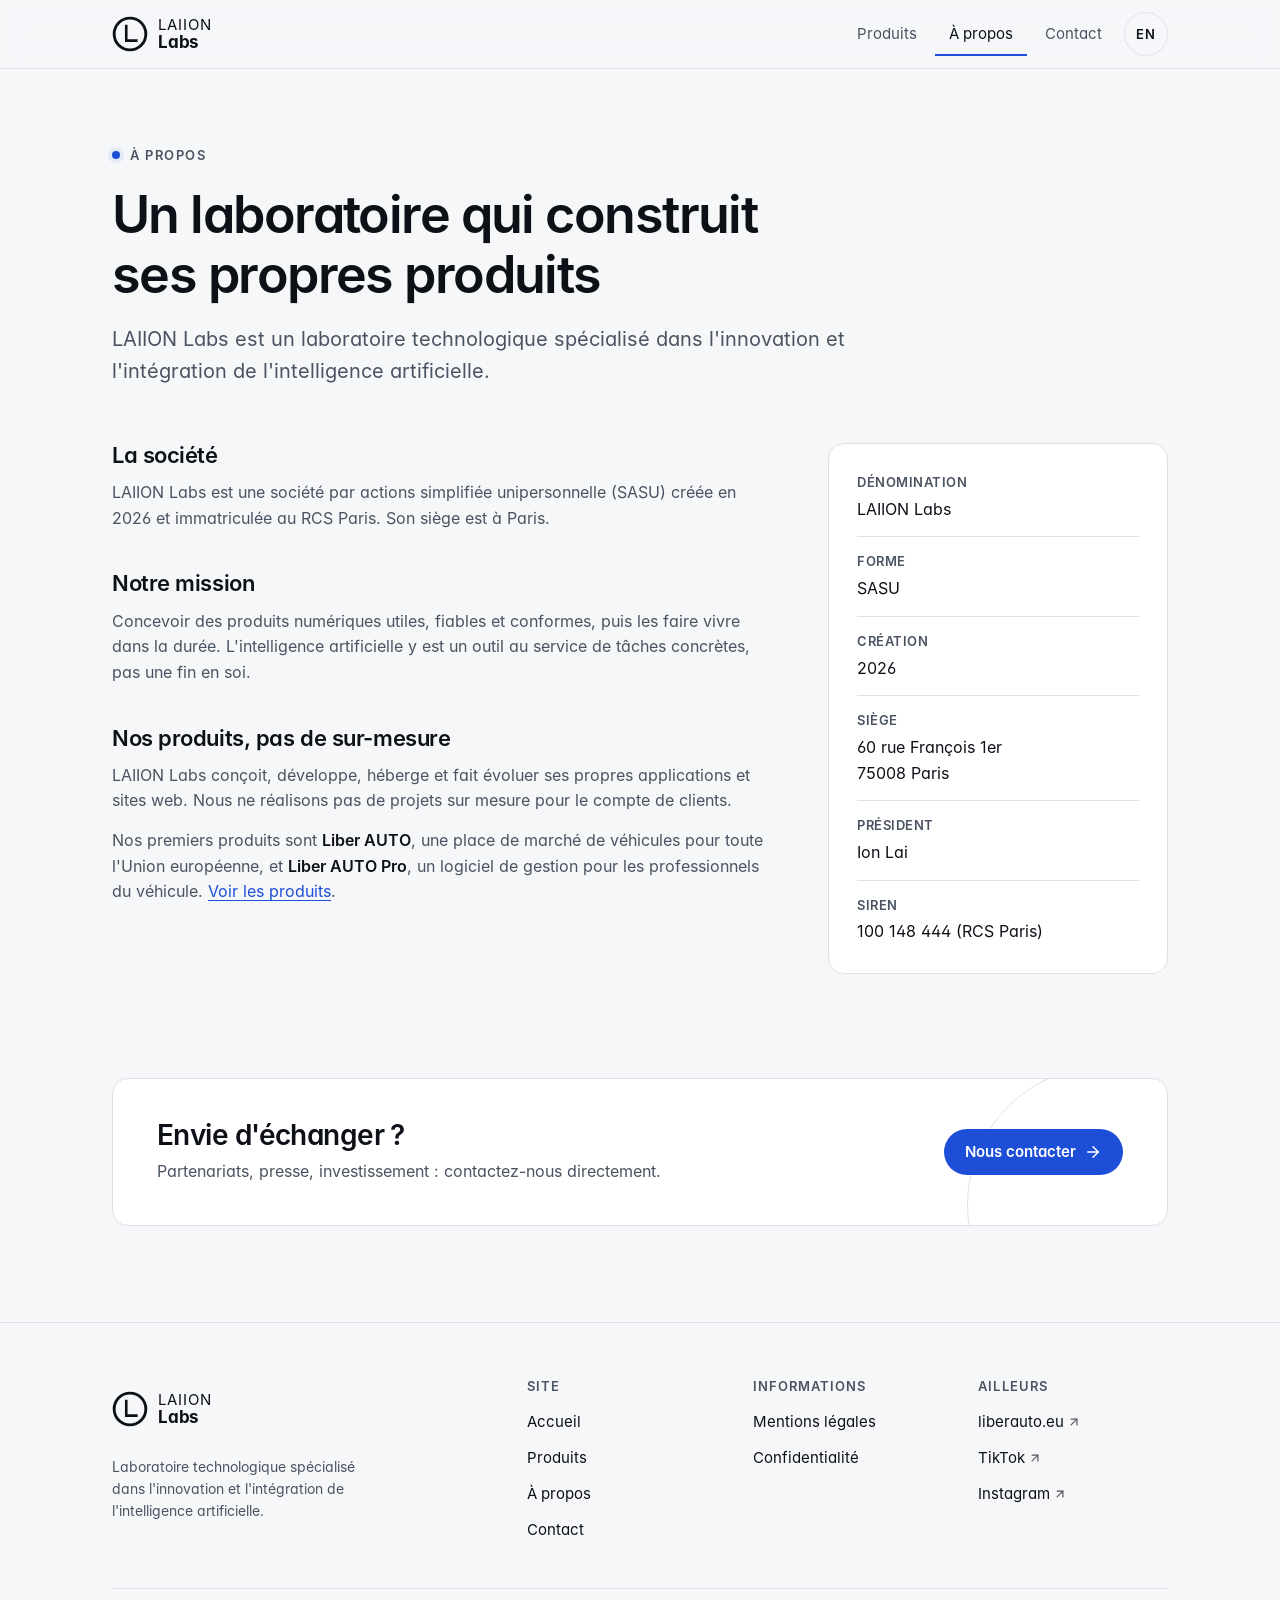
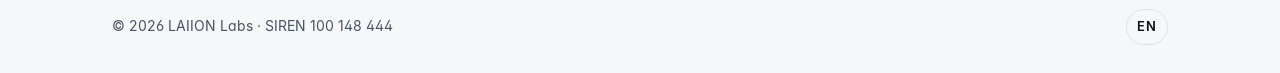
==== a-propos.html @ 4909dd3a "Add files via upload" ====
<!doctype html>
<html lang="fr">
<head>
  <meta charset="utf-8">
  <meta name="viewport" content="width=device-width, initial-scale=1">
  <title>À propos — LAIION Labs</title>
  <meta name="description" content="LAIION Labs, SASU immatriculée au RCS de Paris, est un laboratoire technologique qui conçoit et exploite ses propres produits numériques.">
  <link rel="canonical" href="https://laiionlabs.com/a-propos.html">
  <link rel="alternate" hreflang="fr" href="https://laiionlabs.com/a-propos.html">
  <link rel="alternate" hreflang="en" href="https://laiionlabs.com/en/about.html">
  <link rel="alternate" hreflang="x-default" href="https://laiionlabs.com/a-propos.html">
  <meta name="color-scheme" content="light dark">
  <meta name="theme-color" content="#f6f7f9" media="(prefers-color-scheme: light)">
  <meta name="theme-color" content="#0b0e12" media="(prefers-color-scheme: dark)">
  <meta property="og:type" content="website">
  <meta property="og:site_name" content="LAIION Labs">
  <meta property="og:title" content="À propos — LAIION Labs">
  <meta property="og:description" content="LAIION Labs, SASU immatriculée au RCS de Paris, est un laboratoire technologique qui conçoit et exploite ses propres produits numériques.">
  <meta property="og:url" content="https://laiionlabs.com/a-propos.html">
  <meta property="og:image" content="https://laiionlabs.com/assets/img/og-image.png">
  <meta property="og:image:width" content="1200">
  <meta property="og:image:height" content="630">
  <meta property="og:image:alt" content="LAIION Labs">
  <meta property="og:locale" content="fr_FR">
  <meta property="og:locale:alternate" content="en_US">
  <meta name="twitter:card" content="summary_large_image">
  <link rel="icon" href="assets/img/favicon.svg" type="image/svg+xml">
  <link rel="icon" href="assets/img/favicon-32.png" sizes="32x32" type="image/png">
  <link rel="apple-touch-icon" href="assets/img/apple-touch-icon.png">
  <link rel="preload" href="assets/fonts/inter-400.woff" as="font" type="font/woff" crossorigin>
  <link rel="stylesheet" href="assets/css/style.css">
  <script type="application/ld+json">{"@context":"https://schema.org","@type":"Organization","name":"LAIION Labs","legalName":"LAIION Labs","url":"https://laiionlabs.com/","logo":"https://laiionlabs.com/assets/img/logo-512.png","email":"contact@laiionlabs.com","telephone":"+33961003296","foundingDate":"2026","address":{"@type":"PostalAddress","streetAddress":"60 rue François 1er","postalCode":"75008","addressLocality":"Paris","addressCountry":"FR"},"identifier":[{"@type":"PropertyValue","propertyID":"SIREN","value":"100148444"},{"@type":"PropertyValue","propertyID":"SIRET","value":"10014844400019"}],"vatID":"FR66100148444","founder":{"@type":"Person","name":"Ion Lai"},"sameAs":["https://liberauto.eu","https://www.tiktok.com/@laiion.labs","https://www.instagram.com/laiion_labs/"]}</script>
</head>
<body>
  <a class="skip" href="#main">Aller au contenu</a>
  <header class="site-header">
    <div class="container site-header__inner">
      <a class="brand" href="index.html" aria-label="Accueil LAIION Labs">
        <svg class="brand__mark" viewBox="0 0 100 100" width="36" height="36" aria-hidden="true" focusable="false"><circle cx="50" cy="50" r="44" fill="none" stroke="currentColor" stroke-width="8"/><path d="M39.6 24V68.4H71.2" fill="none" stroke="currentColor" stroke-width="7.2"/></svg>
        <span class="brand__text" aria-hidden="true"><span class="brand__top">LAIION</span><span class="brand__bottom">Labs</span></span>
      </a>
      <nav class="nav" aria-label="Navigation principale">
        <ul class="nav__list"><li><a href="produits.html">Produits</a></li><li><a href="a-propos.html" aria-current="page">À propos</a></li><li><a href="contact.html">Contact</a></li></ul>
        <a class="lang-switch" href="en/about.html" hreflang="en" lang="en" data-setlang="en"><span class="sr-only">English</span><span aria-hidden="true">EN</span></a>
        <details class="nav__mobile">
          <summary aria-label="Menu"><svg class="icon" viewBox="0 0 24 24" width="20" height="20" fill="none" stroke="currentColor" stroke-width="2" stroke-linecap="round" stroke-linejoin="round" aria-hidden="true" focusable="false"><path d="M4 6h16"/><path d="M4 12h16"/><path d="M4 18h16"/></svg><svg class="icon" viewBox="0 0 24 24" width="20" height="20" fill="none" stroke="currentColor" stroke-width="2" stroke-linecap="round" stroke-linejoin="round" aria-hidden="true" focusable="false"><path d="M18 6 6 18"/><path d="m6 6 12 12"/></svg></summary>
          <div class="nav__panel">
            <ul><li><a href="produits.html">Produits</a></li><li><a href="a-propos.html" aria-current="page">À propos</a></li><li><a href="contact.html">Contact</a></li></ul>
          </div>
        </details>
      </nav>
    </div>
  </header>

  <main id="main">

  <section class="page-head">
    <div class="container">
      <p class="eyebrow">À propos</p>
      <h1>Un laboratoire qui construit ses propres produits</h1>
      <p class="lead">LAIION Labs est un laboratoire technologique spécialisé dans l'innovation et l'intégration de l'intelligence artificielle.</p>
    </div>
  </section>

  <section class="section section--first">
    <div class="container about">
      <div class="prose">
        <h2>La société</h2>
        <p>LAIION Labs est une société par actions simplifiée unipersonnelle (SASU) créée en 2026 et immatriculée au RCS Paris. Son siège est à Paris.</p>
        <h2>Notre mission</h2>
        <p>Concevoir des produits numériques utiles, fiables et conformes, puis les faire vivre dans la durée. L'intelligence artificielle y est un outil au service de tâches concrètes, pas une fin en soi.</p>
        <h2>Nos produits, pas de sur-mesure</h2>
        <p>LAIION Labs conçoit, développe, héberge et fait évoluer ses propres applications et sites web. Nous ne réalisons pas de projets sur mesure pour le compte de clients.</p>
        <p>Nos premiers produits sont <strong>Liber AUTO</strong>, une place de marché de véhicules pour toute l'Union européenne, et <strong>Liber AUTO Pro</strong>, un logiciel de gestion pour les professionnels du véhicule. <a href="produits.html">Voir les produits</a>.</p>
      </div>
      <aside class="card facts" aria-label="Informations clés">
        <dl>
          <div><dt>Dénomination</dt><dd>LAIION Labs</dd></div>
          <div><dt>Forme</dt><dd>SASU</dd></div>
          <div><dt>Création</dt><dd>2026</dd></div>
          <div><dt>Siège</dt><dd>60 rue François 1er<br>75008 Paris</dd></div>
          <div><dt>Président</dt><dd>Ion Lai</dd></div>
          <div><dt>SIREN</dt><dd>100 148 444 (RCS Paris)</dd></div>
        </dl>
      </aside>
    </div>
  </section>

  <section class="section section--tight">
    <div class="container">
      <div class="cta">
        <div>
          <h2 class="cta__title">Envie d'échanger&nbsp;?</h2>
          <p class="muted">Partenariats, presse, investissement : contactez-nous directement.</p>
        </div>
        <a class="btn btn--primary" href="contact.html">Nous contacter <svg class="icon" viewBox="0 0 24 24" width="20" height="20" fill="none" stroke="currentColor" stroke-width="2" stroke-linecap="round" stroke-linejoin="round" aria-hidden="true" focusable="false"><path d="M5 12h14"/><path d="m12 5 7 7-7 7"/></svg></a>
      </div>
    </div>
  </section>
  </main>

  <footer class="site-footer">
    <div class="container">
      <div class="site-footer__grid">
        <div class="site-footer__brand">
          <a class="brand" href="index.html" aria-label="Accueil LAIION Labs">
            <svg class="brand__mark" viewBox="0 0 100 100" width="36" height="36" aria-hidden="true" focusable="false"><circle cx="50" cy="50" r="44" fill="none" stroke="currentColor" stroke-width="8"/><path d="M39.6 24V68.4H71.2" fill="none" stroke="currentColor" stroke-width="7.2"/></svg>
            <span class="brand__text" aria-hidden="true"><span class="brand__top">LAIION</span><span class="brand__bottom">Labs</span></span>
          </a>
          <p class="muted small">Laboratoire technologique spécialisé dans l'innovation et l'intégration de l'intelligence artificielle.</p>
        </div>
        <div>
          <h2 class="site-footer__title">Site</h2>
          <ul>
            <li><a href="index.html">Accueil</a></li>
            <li><a href="produits.html">Produits</a></li>
            <li><a href="a-propos.html">À propos</a></li>
            <li><a href="contact.html">Contact</a></li>
          </ul>
        </div>
        <div>
          <h2 class="site-footer__title">Informations</h2>
          <ul>
            <li><a href="mentions-legales.html">Mentions légales</a></li>
            <li><a href="confidentialite.html">Confidentialité</a></li>
          </ul>
        </div>
        <div>
          <h2 class="site-footer__title">Ailleurs</h2>
          <ul>
            <li><a href="https://liberauto.eu" target="_blank" rel="noopener">liberauto.eu<span class="sr-only"> (nouvel onglet)</span><svg class="icon" viewBox="0 0 24 24" width="20" height="20" fill="none" stroke="currentColor" stroke-width="2" stroke-linecap="round" stroke-linejoin="round" aria-hidden="true" focusable="false"><path d="M7 7h10v10"/><path d="M7 17 17 7"/></svg></a></li>
            <li><a href="https://www.tiktok.com/@laiion.labs" target="_blank" rel="noopener">TikTok<span class="sr-only"> (nouvel onglet)</span><svg class="icon" viewBox="0 0 24 24" width="20" height="20" fill="none" stroke="currentColor" stroke-width="2" stroke-linecap="round" stroke-linejoin="round" aria-hidden="true" focusable="false"><path d="M7 7h10v10"/><path d="M7 17 17 7"/></svg></a></li>
            <li><a href="https://www.instagram.com/laiion_labs/" target="_blank" rel="noopener">Instagram<span class="sr-only"> (nouvel onglet)</span><svg class="icon" viewBox="0 0 24 24" width="20" height="20" fill="none" stroke="currentColor" stroke-width="2" stroke-linecap="round" stroke-linejoin="round" aria-hidden="true" focusable="false"><path d="M7 7h10v10"/><path d="M7 17 17 7"/></svg></a></li>
          </ul>
        </div>
      </div>
      <div class="site-footer__bottom">
        <p class="small">© 2026 LAIION Labs · SIREN 100 148 444</p>
        <a class="lang-switch lang-switch--footer" href="en/about.html" hreflang="en" lang="en" data-setlang="en"><span class="sr-only">English</span><span aria-hidden="true">EN</span></a>
      </div>
    </div>
  </footer>
  <script>document.querySelectorAll("[data-setlang]").forEach(function(a){a.addEventListener("click",function(){try{localStorage.setItem("lang",a.getAttribute("data-setlang"))}catch(e){}})});</script>
</body>
</html>
---- assets/css/style.css ----
/* =====================================================================
   LAIION Labs — feuille de style
   Couleurs : modifiez les variables ci-dessous (mode clair puis sombre).
   ===================================================================== */

@font-face { font-family: "Inter"; font-style: normal; font-weight: 300; font-display: swap; src: url("../fonts/inter-300.woff") format("woff"); }
@font-face { font-family: "Inter"; font-style: normal; font-weight: 400; font-display: swap; src: url("../fonts/inter-400.woff") format("woff"); }
@font-face { font-family: "Inter"; font-style: normal; font-weight: 600; font-display: swap; src: url("../fonts/inter-600.woff") format("woff"); }
@font-face { font-family: "Inter"; font-style: normal; font-weight: 700; font-display: swap; src: url("../fonts/inter-700.woff") format("woff"); }

:root {
  --bg: #f6f7f9;
  --bg-alt: #eef0f3;
  --surface: #ffffff;
  --text: #0d1117;
  --muted: #4a5361;
  --border: #dde1e7;
  --border-strong: #c7cdd6;
  --accent: #1d4ed8;
  --accent-hover: #1e40af;
  --on-accent: #ffffff;
  --accent-soft: rgba(29, 78, 216, 0.08);
  --sk: #e3e7ec;
  --sk-soft: #eef1f4;
  --grid-line: rgba(13, 17, 23, 0.05);
  --shadow: 0 1px 2px rgba(13, 17, 23, 0.04), 0 8px 24px -12px rgba(13, 17, 23, 0.12);

  --radius: 16px;
  --radius-sm: 10px;
  --header-h: 68px;
  --ease: cubic-bezier(0.2, 0, 0, 1);
  color-scheme: light;
}

@media (prefers-color-scheme: dark) {
  :root {
    --bg: #0b0e12;
    --bg-alt: #0f1318;
    --surface: #12171d;
    --text: #e8ebef;
    --muted: #9ba5b3;
    --border: #222a33;
    --border-strong: #303a46;
    --accent: #7aa2ff;
    --accent-hover: #9cbaff;
    --on-accent: #0b0e12;
    --accent-soft: rgba(122, 162, 255, 0.1);
    --sk: #1f2730;
    --sk-soft: #182028;
    --grid-line: rgba(232, 235, 239, 0.045);
    --shadow: 0 1px 2px rgba(0, 0, 0, 0.3), 0 12px 32px -16px rgba(0, 0, 0, 0.6);
    color-scheme: dark;
  }
}

/* ---------------------------------------------------------------- base */
*, *::before, *::after { box-sizing: border-box; }
html { -webkit-text-size-adjust: 100%; scroll-padding-top: calc(var(--header-h) + 16px); }
body {
  margin: 0;
  background: var(--bg);
  color: var(--text);
  font-family: "Inter", ui-sans-serif, system-ui, -apple-system, "Segoe UI", Roboto, sans-serif;
  font-size: 1rem;
  line-height: 1.6;
  font-feature-settings: "cv11", "ss01";
  -webkit-font-smoothing: antialiased;
  -moz-osx-font-smoothing: grayscale;
  overflow-x: hidden;
}
img, svg { display: block; max-width: 100%; }
h1, h2, h3 { margin: 0; line-height: 1.15; letter-spacing: -0.02em; font-weight: 600; text-wrap: balance; }
p { margin: 0; text-wrap: pretty; }
a { color: var(--accent); text-decoration-thickness: 1px; text-underline-offset: 3px; }
a:hover { color: var(--accent-hover); }
:focus-visible { outline: 2px solid var(--accent); outline-offset: 3px; border-radius: 6px; }
address { font-style: normal; }
.muted { color: var(--muted); }
.small { font-size: 0.875rem; }
.sr-only { position: absolute; width: 1px; height: 1px; padding: 0; margin: -1px; overflow: hidden; clip: rect(0 0 0 0); white-space: nowrap; border: 0; }
.icon { flex: none; }

.skip {
  position: absolute; left: 16px; top: -100px; z-index: 100;
  background: var(--accent); color: var(--on-accent); padding: 10px 16px; border-radius: var(--radius-sm); font-weight: 600; text-decoration: none;
}
.skip:focus { top: 12px; color: var(--on-accent); }

.container { width: 100%; max-width: 1120px; margin-inline: auto; padding-inline: 16px; }
@media (min-width: 768px) { .container { padding-inline: 32px; } }

/* ---------------------------------------------------------------- marque */
.brand { display: inline-flex; align-items: center; gap: 10px; color: var(--text); text-decoration: none; }
.brand:hover { color: var(--text); }
.brand__mark { width: 36px; height: 36px; }
.brand__text { display: flex; flex-direction: column; line-height: 1; }
.brand__top { font-weight: 400; font-size: 15px; letter-spacing: 0.07em; }
.brand__bottom { font-weight: 700; font-size: 17px; letter-spacing: -0.01em; margin-top: 2px; }

/* ---------------------------------------------------------------- en-tête */
.site-header {
  position: sticky; top: 0; z-index: 50;
  background: color-mix(in srgb, var(--bg) 82%, transparent);
  backdrop-filter: saturate(160%) blur(12px);
  -webkit-backdrop-filter: saturate(160%) blur(12px);
  border-bottom: 1px solid var(--border);
}
.site-header__inner { display: flex; align-items: center; justify-content: space-between; height: var(--header-h); gap: 16px; }
.nav { display: flex; align-items: center; gap: 8px; }
.nav__list { display: none; list-style: none; margin: 0; padding: 0; gap: 4px; }
.nav__list a, .nav__panel a {
  display: inline-flex; align-items: center; min-height: 44px; padding: 0 14px;
  color: var(--muted); text-decoration: none; font-weight: 500; font-size: 0.9375rem; border-radius: var(--radius-sm);
  transition: color 0.18s var(--ease), background-color 0.18s var(--ease);
}
.nav__list a:hover, .nav__panel a:hover { color: var(--text); background: var(--bg-alt); }
.nav__list a[aria-current="page"], .nav__panel a[aria-current="page"] { color: var(--text); }
.nav__list a[aria-current="page"] { box-shadow: inset 0 -2px 0 var(--accent); border-radius: 0; }

.lang-switch {
  display: inline-flex; align-items: center; justify-content: center; min-width: 44px; min-height: 44px; padding: 0 10px;
  border: 1px solid var(--border); border-radius: 999px; color: var(--text); text-decoration: none;
  font-size: 0.8125rem; font-weight: 600; letter-spacing: 0.06em;
  transition: border-color 0.18s var(--ease), background-color 0.18s var(--ease);
}
.lang-switch:hover { color: var(--text); border-color: var(--border-strong); background: var(--surface); }
.lang-switch--footer { min-height: 36px; min-width: 40px; }

.nav__mobile { position: relative; }
.nav__mobile summary {
  list-style: none; display: inline-flex; align-items: center; justify-content: center;
  width: 44px; height: 44px; border-radius: var(--radius-sm); color: var(--text); cursor: pointer; border: 1px solid var(--border);
}
.nav__mobile summary::-webkit-details-marker { display: none; }
.nav__mobile summary .icon:last-child { display: none; }
.nav__mobile[open] summary .icon:first-child { display: none; }
.nav__mobile[open] summary .icon:last-child { display: block; }
.nav__panel {
  position: absolute; right: 0; top: calc(100% + 10px); min-width: 220px;
  background: var(--surface); border: 1px solid var(--border); border-radius: var(--radius); box-shadow: var(--shadow); padding: 8px;
}
.nav__panel ul { list-style: none; margin: 0; padding: 0; }
.nav__panel a { display: flex; width: 100%; color: var(--text); }

@media (min-width: 760px) {
  .nav__list { display: flex; }
  .nav__mobile { display: none; }
}

/* ---------------------------------------------------------------- boutons */
.actions { display: flex; flex-wrap: wrap; gap: 12px; margin-top: 32px; }
.btn {
  display: inline-flex; align-items: center; justify-content: center; gap: 8px;
  min-height: 46px; padding: 0 20px; border-radius: 999px; border: 1px solid transparent;
  font: inherit; font-weight: 600; font-size: 0.9375rem; text-decoration: none; cursor: pointer;
  transition: background-color 0.18s var(--ease), border-color 0.18s var(--ease), transform 0.18s var(--ease);
}
.btn .icon { width: 18px; height: 18px; transition: transform 0.18s var(--ease); }
.btn:hover .icon { transform: translateX(2px); }
.btn--primary { background: var(--accent); color: var(--on-accent); }
.btn--primary:hover { background: var(--accent-hover); color: var(--on-accent); }
.btn--ghost { background: transparent; color: var(--text); border-color: var(--border-strong); }
.btn--ghost:hover { background: var(--surface); color: var(--text); }
.btn:active { transform: translateY(1px); }

.link-arrow { display: inline-flex; align-items: center; gap: 6px; min-height: 44px; font-weight: 600; font-size: 0.9375rem; text-decoration: none; }
.link-arrow .icon { width: 18px; height: 18px; transition: transform 0.18s var(--ease); }
.link-arrow:hover .icon { transform: translateX(3px); }
a[target="_blank"] > .icon { display: inline-block; width: 14px; height: 14px; margin-left: 3px; vertical-align: -1px; opacity: 0.7; }
.btn[target="_blank"] > .icon { width: 16px; height: 16px; margin-left: 0; opacity: 1; }

/* ---------------------------------------------------------------- héros et en-têtes */
.eyebrow {
  display: inline-flex; align-items: center; gap: 10px; margin-bottom: 20px;
  color: var(--muted); font-size: 0.8125rem; font-weight: 600; letter-spacing: 0.12em; text-transform: uppercase;
}
.eyebrow::before { content: ""; width: 8px; height: 8px; border-radius: 50%; background: var(--accent); box-shadow: 0 0 0 4px var(--accent-soft); }

.hero { position: relative; padding: 88px 0 96px; overflow: hidden; isolation: isolate; }
.hero::before {
  content: ""; position: absolute; inset: 0; z-index: -1;
  background-image: linear-gradient(var(--grid-line) 1px, transparent 1px), linear-gradient(90deg, var(--grid-line) 1px, transparent 1px);
  background-size: 48px 48px;
  -webkit-mask-image: radial-gradient(ellipse 70% 70% at 70% 30%, #000 20%, transparent 75%);
  mask-image: radial-gradient(ellipse 70% 70% at 70% 30%, #000 20%, transparent 75%);
}
.hero::after {
  content: ""; position: absolute; z-index: -1; right: -140px; top: -120px; width: 520px; height: 520px; border-radius: 50%;
  border: 1px solid var(--border); box-shadow: inset 0 0 0 64px transparent, 0 0 0 64px transparent;
  background: radial-gradient(circle, var(--accent-soft), transparent 65%);
}
.hero__title { font-size: clamp(2.25rem, 1.4rem + 3.8vw, 4rem); font-weight: 650; letter-spacing: -0.035em; max-width: 17ch; }
.hero__lead { margin-top: 24px; }
.lead { font-size: clamp(1.0625rem, 1rem + 0.35vw, 1.25rem); color: var(--muted); max-width: 62ch; line-height: 1.6; }

.page-head { padding: 72px 0 8px; }
.page-head h1 { font-size: clamp(2rem, 1.4rem + 2.6vw, 3.25rem); letter-spacing: -0.03em; max-width: 20ch; }
.page-head .lead, .page-head > .container > .muted { margin-top: 18px; }

/* ---------------------------------------------------------------- sections */
.section { padding: 80px 0; }
.section--first { padding-top: 48px; }
.section--tight { padding: 24px 0 96px; }
.section--muted { background: var(--bg-alt); border-block: 1px solid var(--border); }
.section__head { max-width: 680px; margin-bottom: 40px; }
.section__head h2 { font-size: clamp(1.75rem, 1.3rem + 1.6vw, 2.5rem); }
.section__head .muted { margin-top: 14px; font-size: 1.0625rem; }

.grid { display: grid; gap: 20px; }
@media (min-width: 820px) { .grid--2 { grid-template-columns: repeat(2, 1fr); gap: 24px; } }
@media (min-width: 700px) { .grid--3 { grid-template-columns: repeat(3, 1fr); } }
@media (min-width: 600px) { .grid--4 { grid-template-columns: repeat(2, 1fr); } }
@media (min-width: 1000px) { .grid--4 { grid-template-columns: repeat(4, 1fr); gap: 24px; } }

.card { background: var(--surface); border: 1px solid var(--border); border-radius: var(--radius); padding: 28px; }

/* cartes produits */
.product-card { display: flex; flex-direction: column; gap: 20px; transition: border-color 0.2s var(--ease), box-shadow 0.2s var(--ease); }
.product-card:hover { border-color: var(--border-strong); box-shadow: var(--shadow); }
.product-card__name { font-size: 1.625rem; margin-top: 14px; }
.product-card__tagline { margin-top: 6px; font-weight: 500; }
.product-card__actions { margin-top: auto; display: flex; flex-wrap: wrap; align-items: center; gap: 8px 20px; padding-top: 8px; }
.tag {
  display: inline-flex; align-items: center; min-height: 26px; padding: 0 10px; border-radius: 999px;
  background: var(--accent-soft); color: var(--accent); font-size: 0.75rem; font-weight: 600; letter-spacing: 0.04em; text-transform: uppercase;
}
.checks { list-style: none; margin: 0; padding: 0; display: grid; gap: 10px; }
.checks li { display: flex; gap: 10px; align-items: flex-start; font-size: 0.9375rem; }
.checks .icon { width: 18px; height: 18px; color: var(--accent); margin-top: 3px; }

/* approche */
.feature h3 { font-size: 1.0625rem; margin: 18px 0 8px; letter-spacing: -0.01em; }
.feature p { font-size: 0.9375rem; }
.feature__icon {
  display: inline-flex; align-items: center; justify-content: center; width: 44px; height: 44px; border-radius: 12px;
  background: var(--surface); border: 1px solid var(--border); color: var(--accent);
}
.feature__icon .icon { width: 20px; height: 20px; }

/* appel à l'action */
.cta {
  display: flex; flex-direction: column; gap: 24px; align-items: flex-start;
  background: var(--surface); border: 1px solid var(--border); border-radius: var(--radius); padding: 32px;
  position: relative; overflow: hidden;
}
.cta::after { content: ""; position: absolute; right: -80px; bottom: -120px; width: 280px; height: 280px; border-radius: 50%; border: 1px solid var(--border); pointer-events: none; }
.cta__title { font-size: clamp(1.375rem, 1.1rem + 1vw, 1.75rem); margin-bottom: 8px; }
.cta .btn { position: relative; z-index: 1; }
@media (min-width: 760px) { .cta { flex-direction: row; align-items: center; justify-content: space-between; padding: 40px 44px; } }

/* ---------------------------------------------------------------- page produits */
.product { scroll-margin-top: var(--header-h); }
.product + .product { border-top: 1px solid var(--border); }
.product__grid { display: grid; gap: 40px; align-items: start; }
.product__text h2 { font-size: clamp(1.875rem, 1.4rem + 1.8vw, 2.75rem); margin-top: 14px; }
.product__text .lead { margin-top: 12px; }
.product__text .btn { margin-top: 32px; }
.specs { margin: 32px 0 0; display: grid; gap: 0; border-top: 1px solid var(--border); }
.specs > div { padding: 16px 0; border-bottom: 1px solid var(--border); display: grid; gap: 4px; }
.specs dt { font-weight: 600; font-size: 0.9375rem; }
.specs dd { margin: 0; color: var(--muted); font-size: 0.9375rem; }
@media (min-width: 600px) { .specs > div { grid-template-columns: 200px 1fr; gap: 16px; } }
.product__media { margin: 0; }
.product__media figcaption { margin-top: 12px; font-size: 0.8125rem; color: var(--muted); text-align: center; }
@media (min-width: 960px) {
  .product__grid { grid-template-columns: 1.05fr 1fr; gap: 64px; }
  .product__media { position: sticky; top: calc(var(--header-h) + 32px); }
  .product--alt .product__media { order: -1; }
}

/* maquettes neutres */
.mock { background: var(--surface); border: 1px solid var(--border); border-radius: var(--radius); overflow: hidden; box-shadow: var(--shadow); }
.mock__bar { display: flex; align-items: center; gap: 6px; padding: 12px 14px; border-bottom: 1px solid var(--border); background: var(--bg-alt); }
.mock__bar i { width: 10px; height: 10px; border-radius: 50%; background: var(--sk); }
.mock__url { flex: 1; height: 18px; margin-left: 12px; border-radius: 999px; background: var(--surface); border: 1px solid var(--border); max-width: 60%; }
.mock__body { padding: 18px; display: grid; gap: 14px; }
.sk { display: block; height: 10px; border-radius: 6px; background: var(--sk); }
.sk--soft { background: var(--sk-soft); height: 8px; }
.sk--pill { height: 22px; border-radius: 999px; background: var(--sk-soft); border: 1px solid var(--border); }
.sk--accent { background: var(--accent); opacity: 0.35; }
.sk--lg { height: 16px; }
.m-search { display: flex; gap: 8px; }
.m-input { flex: 1; height: 38px; border-radius: 10px; border: 1px solid var(--border); background: var(--bg); }
.m-btn { width: 80px; height: 38px; border-radius: 10px; background: var(--accent); opacity: 0.85; }
.m-chips { display: flex; gap: 8px; }
.m-grid { display: grid; grid-template-columns: repeat(3, 1fr); gap: 12px; }
.m-card { display: grid; gap: 8px; padding-bottom: 4px; }
.m-img { display: block; aspect-ratio: 4 / 3; border-radius: 10px; background: linear-gradient(135deg, var(--sk), var(--sk-soft)); }
.mock__body--dash { grid-template-columns: 26% 1fr; gap: 16px; }
.m-side { display: grid; gap: 14px; align-content: start; padding-right: 14px; border-right: 1px solid var(--border); }
.m-main { display: grid; gap: 14px; min-width: 0; }
.m-stats { display: grid; grid-template-columns: repeat(3, 1fr); gap: 10px; }
.m-stat { display: grid; gap: 10px; padding: 12px; border: 1px solid var(--border); border-radius: 10px; }
.m-table { display: grid; border: 1px solid var(--border); border-radius: 10px; }
.m-row { display: flex; align-items: center; gap: 12px; padding: 11px 12px; }
.m-row + .m-row { border-top: 1px solid var(--border); }
.m-row .sk:nth-child(2) { flex: none; }
.m-row .sk:nth-child(3) { margin-left: auto; }
.m-thumb { flex: none; width: 28px; height: 22px; border-radius: 6px; background: var(--sk); }

/* ---------------------------------------------------------------- à propos, textes légaux */
.about { display: grid; gap: 40px; align-items: start; }
@media (min-width: 900px) { .about { grid-template-columns: 1fr 340px; gap: 64px; } }
.prose { max-width: 72ch; }
.prose h2 { font-size: 1.375rem; margin: 40px 0 12px; }
.prose h2:first-child { margin-top: 0; }
.prose p + p { margin-top: 14px; }
.prose p { color: var(--muted); }
.prose strong { color: var(--text); font-weight: 600; }
.facts dl, .kv { margin: 0; display: grid; }
.facts dl > div { padding: 14px 0; border-bottom: 1px solid var(--border); }
.facts dl > div:first-child { padding-top: 0; }
.facts dl > div:last-child { border-bottom: 0; padding-bottom: 0; }
.facts dt, .kv dt { font-size: 0.8125rem; font-weight: 600; letter-spacing: 0.04em; text-transform: uppercase; color: var(--muted); }
.facts dd, .kv dd { margin: 4px 0 0; }
.kv { border: 1px solid var(--border); border-radius: var(--radius); background: var(--surface); }
.kv > div { padding: 14px 20px; }
.kv > div + div { border-top: 1px solid var(--border); }
@media (min-width: 640px) { .kv > div { display: grid; grid-template-columns: 220px 1fr; gap: 16px; align-items: baseline; } .kv dd { margin: 0; } }
.kv dd { overflow-wrap: anywhere; }

/* ---------------------------------------------------------------- contact */
.contact__item { display: flex; flex-direction: column; gap: 6px; color: var(--text); text-decoration: none; transition: border-color 0.2s var(--ease), box-shadow 0.2s var(--ease); }
a.contact__item:hover { color: var(--text); border-color: var(--border-strong); box-shadow: var(--shadow); }
.contact__item .feature__icon { margin-bottom: 14px; background: var(--bg-alt); }
.contact__label { font-size: 0.8125rem; font-weight: 600; letter-spacing: 0.04em; text-transform: uppercase; color: var(--muted); }
.contact__value { font-size: 1.0625rem; font-weight: 600; overflow-wrap: anywhere; }
.notes { margin-top: 40px; display: grid; gap: 10px; }

/* ---------------------------------------------------------------- pied de page */
.site-footer { border-top: 1px solid var(--border); padding: 56px 0 28px; background: var(--bg); }
.site-footer__grid { display: grid; gap: 36px; grid-template-columns: 1fr 1fr; }
.site-footer__brand { grid-column: 1 / -1; display: grid; gap: 16px; max-width: 34ch; }
@media (min-width: 820px) { .site-footer__grid { grid-template-columns: 2fr 1fr 1fr 1fr; } .site-footer__brand { grid-column: auto; } }
.site-footer__title { font-size: 0.8125rem; font-weight: 600; letter-spacing: 0.08em; text-transform: uppercase; color: var(--muted); margin-bottom: 10px; }
.site-footer ul { list-style: none; margin: 0; padding: 0; }
.site-footer li a { display: inline-flex; align-items: center; min-height: 36px; color: var(--text); text-decoration: none; font-size: 0.9375rem; }
.site-footer li a:hover { color: var(--accent); }
.site-footer__bottom { margin-top: 40px; padding-top: 20px; border-top: 1px solid var(--border); display: flex; flex-wrap: wrap; align-items: center; justify-content: space-between; gap: 12px; color: var(--muted); }

/* ---------------------------------------------------------------- 404 */
.notfound { min-height: 100vh; display: flex; align-items: center; padding: 64px 0; }
.notfound .brand { margin-bottom: 48px; }
.notfound__code { font-size: clamp(4rem, 3rem + 6vw, 7rem); font-weight: 300; letter-spacing: -0.04em; line-height: 1; color: var(--muted); margin-bottom: 16px; }
.notfound h1 { font-size: clamp(1.75rem, 1.4rem + 1.5vw, 2.5rem); margin-bottom: 10px; }
.notfound h2 { font-size: 1.375rem; margin-bottom: 8px; }
.notfound hr { border: 0; border-top: 1px solid var(--border); margin: 48px 0 32px; max-width: 480px; }
.notfound .actions { margin-top: 24px; }

/* ---------------------------------------------------------------- mouvement réduit */
@media (prefers-reduced-motion: reduce) {
  *, *::before, *::after { transition: none !important; animation: none !important; scroll-behavior: auto !important; }
}

/* ---------------------------------------------------------------- captures dans des téléphones */
.phones { position: relative; display: grid; grid-template-columns: 1fr 1.18fr 1fr; align-items: center; padding: 8px 0 4px; isolation: isolate; }
.phones::before {
  content: ""; position: absolute; z-index: -1; left: 50%; top: 50%; width: 92%; aspect-ratio: 1; max-width: 100%; transform: translate(-50%, -50%);
  border-radius: 50%; border: 1px solid var(--border); background: radial-gradient(circle, var(--accent-soft), transparent 68%);
}
.phone {
  position: relative; border-radius: 26px; padding: 6px; background: #0d1014;
  box-shadow: 0 0 0 1px var(--border-strong), 0 24px 48px -24px rgba(13, 17, 23, 0.45);
}
.phone img { display: block; width: 100%; height: auto; border-radius: 20px; }
.phone::before { content: ""; position: absolute; z-index: 1; top: 12px; left: 50%; width: 22%; height: 5px; border-radius: 99px; background: rgba(255, 255, 255, 0.18); transform: translateX(-50%); }
.phone--0 { transform: translate(14%, 6%) rotate(-4deg); z-index: 0; }
.phone--1 { z-index: 2; }
.phone--2 { transform: translate(-14%, 6%) rotate(4deg); z-index: 1; }
@media (min-width: 960px) {
  .product__media--phones { position: static; }
}
@media (prefers-color-scheme: dark) {
  :root .phone { background: #000; box-shadow: 0 0 0 1px var(--border-strong), 0 24px 48px -24px rgba(0, 0, 0, 0.8); }
}

/* logos produits */
.product-card__top, .product__brand { display: flex; align-items: center; gap: 14px; }
.product-logo { flex: none; object-fit: contain; filter: drop-shadow(0 2px 4px rgba(13, 17, 23, 0.12)); }
.product-card__top .tag, .product__brand .tag { margin: 0; }
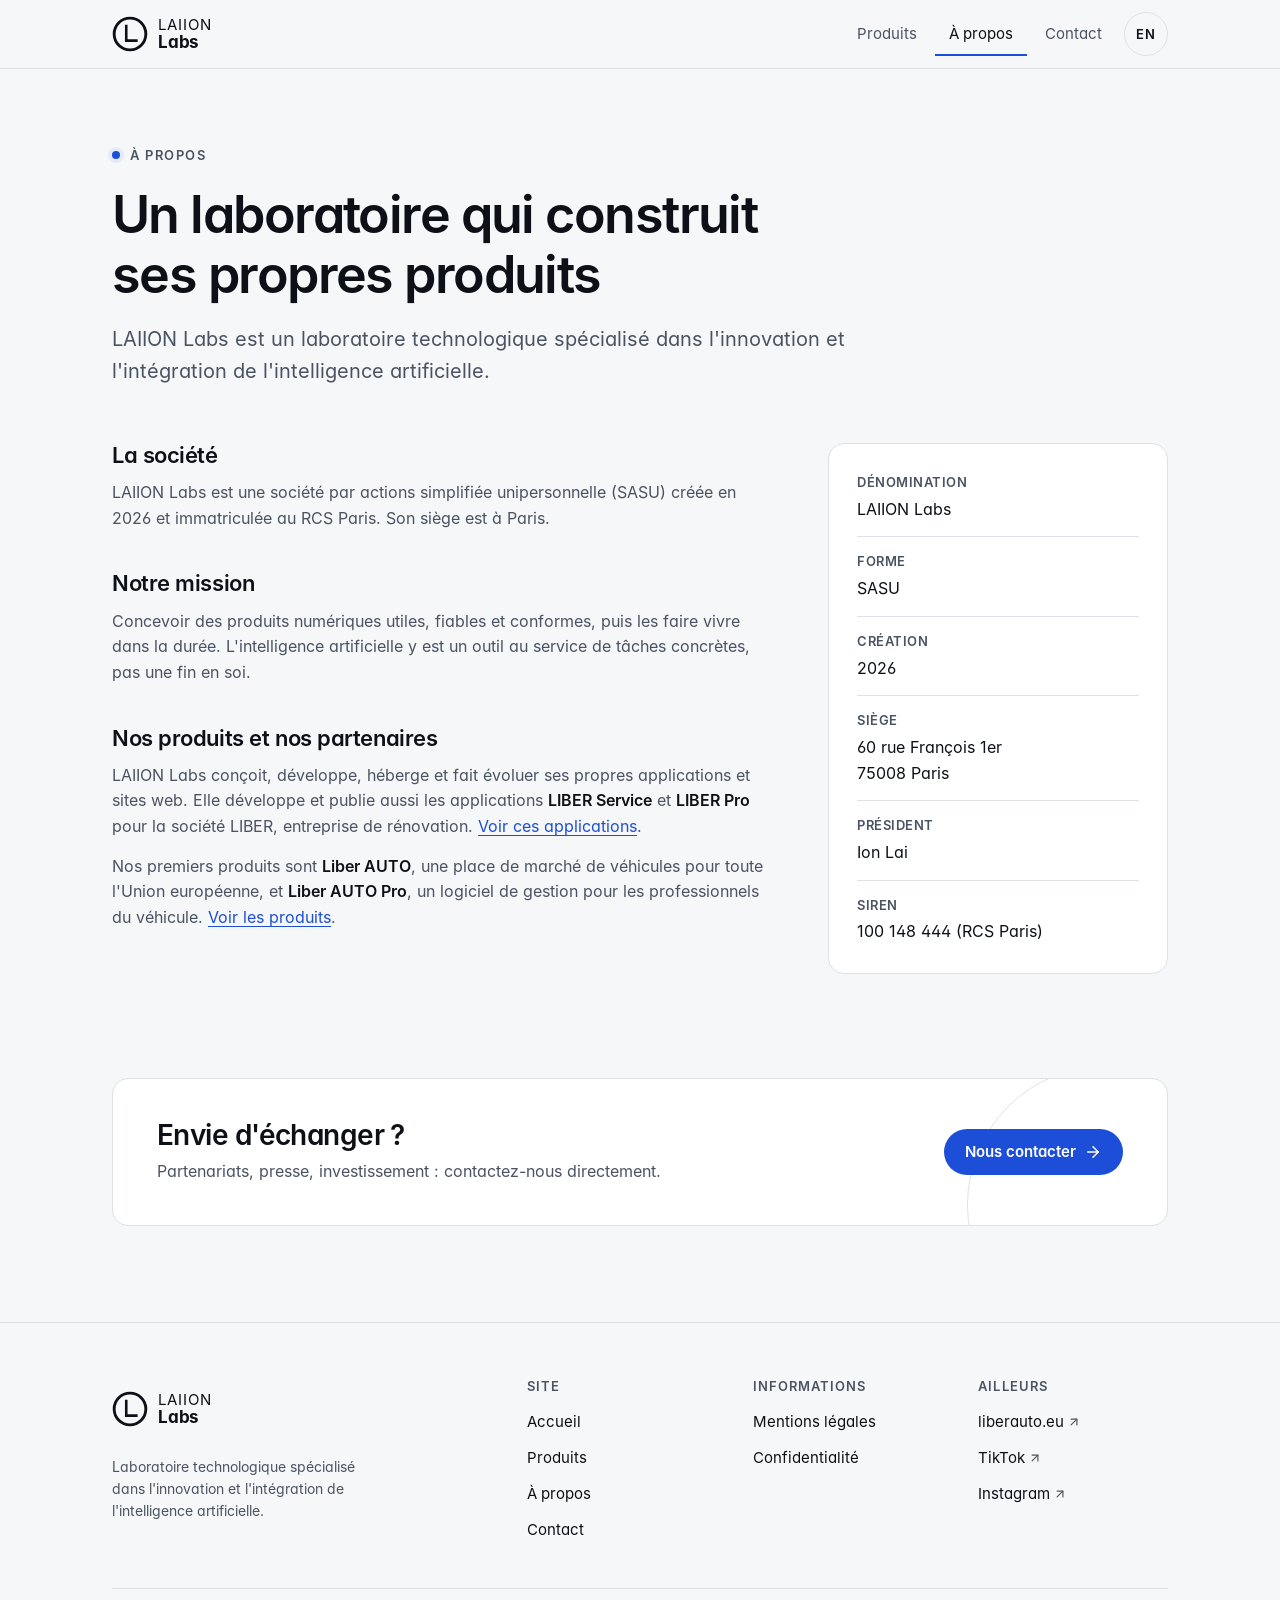
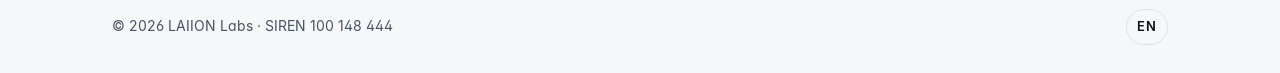
==== commit bca2d9bf: "Ajoute les applications LIBER Service et LIBER Pro éditées pour LIBER Nouvelle section sur la page P" ====
--- a/a-propos.html
+++ b/a-propos.html
@@ -4,7 +4,7 @@
   <meta charset="utf-8">
   <meta name="viewport" content="width=device-width, initial-scale=1">
   <title>À propos — LAIION Labs</title>
-  <meta name="description" content="LAIION Labs, SASU immatriculée au RCS de Paris, est un laboratoire technologique qui conçoit et exploite ses propres produits numériques.">
+  <meta name="description" content="LAIION Labs, SASU immatriculée au RCS de Paris, est un laboratoire technologique qui conçoit et exploite ses produits numériques et publie les applications de ses partenaires.">
   <link rel="canonical" href="https://laiionlabs.com/a-propos.html">
   <link rel="alternate" hreflang="fr" href="https://laiionlabs.com/a-propos.html">
   <link rel="alternate" hreflang="en" href="https://laiionlabs.com/en/about.html">
@@ -15,7 +15,7 @@
   <meta property="og:type" content="website">
   <meta property="og:site_name" content="LAIION Labs">
   <meta property="og:title" content="À propos — LAIION Labs">
-  <meta property="og:description" content="LAIION Labs, SASU immatriculée au RCS de Paris, est un laboratoire technologique qui conçoit et exploite ses propres produits numériques.">
+  <meta property="og:description" content="LAIION Labs, SASU immatriculée au RCS de Paris, est un laboratoire technologique qui conçoit et exploite ses produits numériques et publie les applications de ses partenaires.">
   <meta property="og:url" content="https://laiionlabs.com/a-propos.html">
   <meta property="og:image" content="https://laiionlabs.com/assets/img/og-image.png">
   <meta property="og:image:width" content="1200">
@@ -69,8 +69,8 @@
         <p>LAIION Labs est une société par actions simplifiée unipersonnelle (SASU) créée en 2026 et immatriculée au RCS Paris. Son siège est à Paris.</p>
         <h2>Notre mission</h2>
         <p>Concevoir des produits numériques utiles, fiables et conformes, puis les faire vivre dans la durée. L'intelligence artificielle y est un outil au service de tâches concrètes, pas une fin en soi.</p>
-        <h2>Nos produits, pas de sur-mesure</h2>
-        <p>LAIION Labs conçoit, développe, héberge et fait évoluer ses propres applications et sites web. Nous ne réalisons pas de projets sur mesure pour le compte de clients.</p>
+        <h2>Nos produits et nos partenaires</h2>
+        <p>LAIION Labs conçoit, développe, héberge et fait évoluer ses propres applications et sites web. Elle développe et publie aussi les applications <strong>LIBER Service</strong> et <strong>LIBER Pro</strong> pour la société LIBER, entreprise de rénovation. <a href="produits.html#liber">Voir ces applications</a>.</p>
         <p>Nos premiers produits sont <strong>Liber AUTO</strong>, une place de marché de véhicules pour toute l'Union européenne, et <strong>Liber AUTO Pro</strong>, un logiciel de gestion pour les professionnels du véhicule. <a href="produits.html">Voir les produits</a>.</p>
       </div>
       <aside class="card facts" aria-label="Informations clés">
--- a/assets/css/style.css
+++ b/assets/css/style.css
@@ -378,3 +378,12 @@
 .product-card__top, .product__brand { display: flex; align-items: center; gap: 14px; }
 .product-logo { flex: none; object-fit: contain; filter: drop-shadow(0 2px 4px rgba(13, 17, 23, 0.12)); }
 .product-card__top .tag, .product__brand .tag { margin: 0; }
+
+/* applications éditées pour un partenaire */
+.partners { border-top: 1px solid var(--border); }
+.partner-card { display: flex; flex-direction: column; gap: 14px; }
+.partner-card .product-card__name { margin-top: 4px; }
+.partner-links { list-style: none; margin: 4px 0 0; padding: 0; display: flex; flex-wrap: wrap; gap: 4px 18px; }
+.partner-links a { display: inline-flex; align-items: center; min-height: 40px; font-size: 0.9375rem; font-weight: 600; text-decoration: none; }
+.partner-notes { margin-top: 24px; display: grid; gap: 6px; }
+.partner-card .product-logo { background: #fff; border-radius: 50%; padding: 3px; box-shadow: 0 0 0 1px var(--border); }
